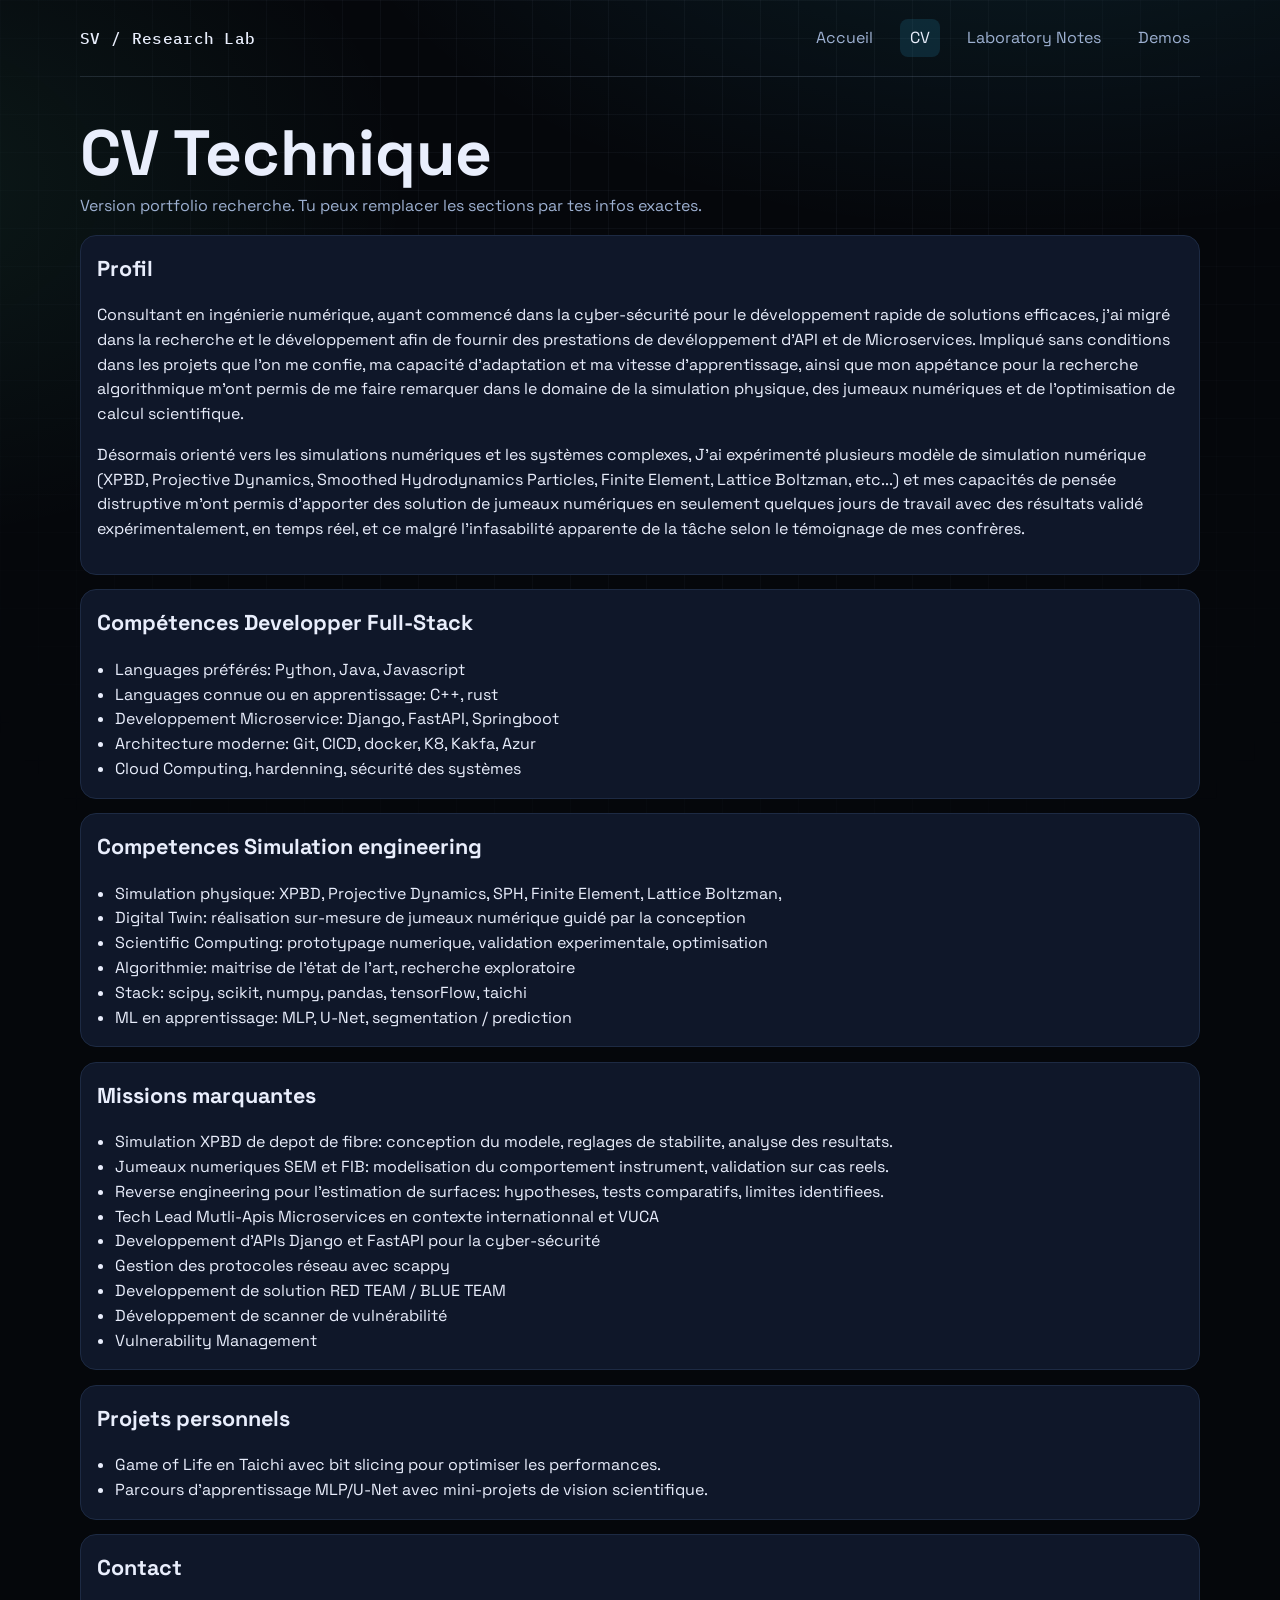
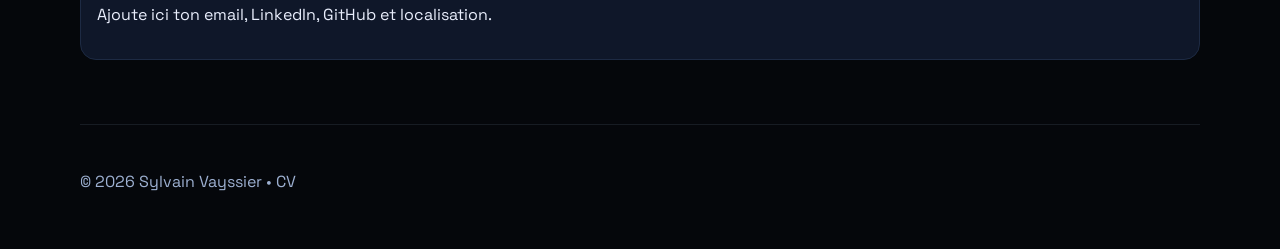
==== cv.html @ eac1c66a "first_push" ====
<!doctype html>
<html lang="fr">
<head>
  <meta charset="UTF-8" />
  <meta name="viewport" content="width=device-width, initial-scale=1.0" />
  <title>CV | Sylvain Vayssier</title>
  <meta name="description" content="CV technique: simulation physique, jumeaux numeriques, calcul scientifique." />
  <link rel="preconnect" href="https://fonts.googleapis.com">
  <link rel="preconnect" href="https://fonts.gstatic.com" crossorigin>
  <link href="https://fonts.googleapis.com/css2?family=Space+Grotesk:wght@400;500;700&family=IBM+Plex+Mono:wght@400;500&display=swap" rel="stylesheet">
  <link rel="stylesheet" href="assets/css/style.css" />
</head>
<body>
  <div class="bg-grid"></div>
  <header class="site-header container">
    <a class="brand" href="index.html">SV / Research Lab</a>
    <nav>
      <a href="index.html">Accueil</a>
      <a href="cv.html" class="active">CV</a>
      <a href="notes.html">Laboratory Notes</a>
      <a href="demos.html">Demos</a>
    </nav>
  </header>

  <main class="container section reveal">
    <div class="section-head">
      <h1>CV Technique</h1>
      <p>Version portfolio recherche. Tu peux remplacer les sections par tes infos exactes.</p>
    </div>

    <section class="cv-block">
      <h2>Profil</h2>
      <p>
        Consultant en ingénierie numérique, ayant commencé dans la cyber-sécurité pour le développement rapide de solutions efficaces, j'ai migré dans la recherche et le développement afin de fournir des prestations de devéloppement d'API et de Microservices. Impliqué sans conditions dans les projets que l'on me confie, ma capacité d'adaptation et ma vitesse d'apprentissage, ainsi que mon appétance pour la recherche algorithmique m'ont permis de me faire remarquer dans le domaine de la simulation physique, des jumeaux numériques et de l'optimisation de calcul scientifique.
      </p>
      <p>
        Désormais orienté vers les simulations numériques et les systèmes complexes, J'ai expérimenté plusieurs modèle de simulation numérique (XPBD, Projective Dynamics, Smoothed Hydrodynamics Particles, Finite Element, Lattice Boltzman, etc...)
        et mes capacités de pensée distruptive m'ont permis d'apporter des solution de jumeaux numériques en seulement quelques jours de travail
        avec des résultats validé expérimentalement, en temps réel, et ce malgré l'infasabilité apparente de la tâche selon le témoignage de mes confrères.
      </p>
    </section>
    <section class="cv-block">
      <h2>Compétences Developper Full-Stack</h2>
      <ul class="list">
        <li>Languages préférés: Python, Java, Javascript</li>
        <li>Languages connue ou en apprentissage: C++, rust </li>
        <li>Developpement Microservice: Django, FastAPI, Springboot</li>
        <li>Architecture moderne: Git, CICD, docker, K8, Kakfa, Azur </li>
        <li>Cloud Computing, hardenning, sécurité des systèmes</li>
      </ul>
    </section>
    <section class="cv-block">
      <h2>Competences Simulation engineering </h2>
      <ul class="list">
        <li>Simulation physique: XPBD, Projective Dynamics, SPH, Finite Element, Lattice Boltzman, </li>
        <li>Digital Twin: réalisation sur-mesure de jumeaux numérique guidé par la conception</li>
        <li>Scientific Computing: prototypage numerique, validation experimentale, optimisation</li>
        <li>Algorithmie: maitrise de l'état de l'art, recherche exploratoire</li>
        <li>Stack: scipy, scikit, numpy, pandas, tensorFlow, taichi</li>
        <li>ML en apprentissage: MLP, U-Net, segmentation / prediction</li>
      </ul>
    </section>

    <section class="cv-block">
      <h2>Missions marquantes</h2>
      <ul class="list">
        <li>Simulation XPBD de depot de fibre: conception du modele, reglages de stabilite, analyse des resultats.</li>
        <li>Jumeaux numeriques SEM et FIB: modelisation du comportement instrument, validation sur cas reels.</li>
        <li>Reverse engineering pour l'estimation de surfaces: hypotheses, tests comparatifs, limites identifiees.</li>
        <li>Tech Lead Mutli-Apis Microservices en contexte internationnal et VUCA</li>
        <li>Developpement d'APIs Django et FastAPI pour la cyber-sécurité </li>
        <li>Gestion des protocoles réseau avec scappy</li>
        <li>Developpement de solution RED TEAM / BLUE TEAM</li>
        <li>Développement de scanner de vulnérabilité </li>
        <li> Vulnerability Management </li>
      </ul>
    </section>

    <section class="cv-block">
      <h2>Projets personnels</h2>
      <ul class="list">
        <li>Game of Life en Taichi avec bit slicing pour optimiser les performances.</li>
        <li>Parcours d'apprentissage MLP/U-Net avec mini-projets de vision scientifique.</li>
      </ul>
    </section>

    <section class="cv-block">
      <h2>Contact</h2>
      <p>Ajoute ici ton email, LinkedIn, GitHub et localisation.</p>
    </section>
  </main>

  <footer class="container site-footer">
    <p>© <span id="year"></span> Sylvain Vayssier • CV</p>
  </footer>

  <script src="assets/js/main.js"></script>
</body>
</html>
---- assets/css/style.css ----
:root {
  --bg: #05070b;
  --bg-soft: #0b1220;
  --panel: #0f1729;
  --line: #1d2a43;
  --text: #e9eefc;
  --muted: #9db0d1;
  --accent: #35c7ff;
  --accent-2: #59f1c7;
  --radius: 16px;
  --shadow: 0 18px 60px rgba(0, 0, 0, 0.45);
}

* {
  box-sizing: border-box;
}

html,
body {
  margin: 0;
  padding: 0;
  background: radial-gradient(1200px 700px at 80% -10%, rgba(53, 199, 255, 0.12), transparent 60%),
              radial-gradient(900px 600px at -10% 10%, rgba(89, 241, 199, 0.08), transparent 60%),
              var(--bg);
  color: var(--text);
  font-family: "Space Grotesk", sans-serif;
  line-height: 1.55;
  min-height: 100%;
}

.bg-grid {
  position: fixed;
  inset: 0;
  pointer-events: none;
  background-image:
    linear-gradient(rgba(157, 176, 209, 0.05) 1px, transparent 1px),
    linear-gradient(90deg, rgba(157, 176, 209, 0.05) 1px, transparent 1px);
  background-size: 38px 38px;
  mask-image: radial-gradient(circle at 50% 20%, black 30%, transparent 90%);
  z-index: 0;
}

.container {
  width: min(1120px, calc(100% - 2rem));
  margin: 0 auto;
  position: relative;
  z-index: 1;
}

.site-header {
  display: flex;
  align-items: center;
  justify-content: space-between;
  padding: 1.2rem 0;
  border-bottom: 1px solid rgba(157, 176, 209, 0.15);
}

.brand {
  text-decoration: none;
  color: var(--text);
  font-family: "IBM Plex Mono", monospace;
  font-weight: 500;
  letter-spacing: 0.02em;
}

nav {
  display: flex;
  gap: 1rem;
}

nav a {
  color: var(--muted);
  text-decoration: none;
  padding: 0.4rem 0.65rem;
  border-radius: 8px;
  transition: all 160ms ease;
}

nav a:hover,
nav a.active {
  color: var(--text);
  background: rgba(53, 199, 255, 0.13);
}

.hero {
  padding: 4.2rem 0 2.2rem;
}

.eyebrow {
  margin: 0;
  color: var(--accent-2);
  font-family: "IBM Plex Mono", monospace;
  font-size: 0.88rem;
  letter-spacing: 0.04em;
  text-transform: uppercase;
}

h1 {
  margin: 0.6rem 0 1rem;
  font-size: clamp(2rem, 5.2vw, 4rem);
  line-height: 1.05;
}

.lead {
  max-width: 70ch;
  color: var(--muted);
  font-size: 1.05rem;
}

.hero-cta {
  display: flex;
  gap: 0.8rem;
  margin: 1.6rem 0;
}

.btn {
  display: inline-block;
  padding: 0.66rem 1rem;
  border-radius: 10px;
  border: 1px solid var(--accent);
  color: #031018;
  text-decoration: none;
  font-weight: 700;
  background: linear-gradient(135deg, var(--accent), var(--accent-2));
}

.btn-ghost {
  background: transparent;
  color: var(--text);
  border-color: var(--line);
}

.pill-row {
  margin: 0.9rem 0 0;
  padding: 0;
  list-style: none;
  display: flex;
  gap: 0.55rem;
  flex-wrap: wrap;
}

.pill-row li {
  border: 1px solid var(--line);
  padding: 0.35rem 0.65rem;
  border-radius: 999px;
  color: var(--muted);
  font-size: 0.9rem;
}

.section {
  padding: 2.1rem 0;
}

.section-head h2,
.section-head h1 {
  margin-bottom: 0.4rem;
}

.section-head p {
  color: var(--muted);
  margin-top: 0;
}

.card-grid {
  display: grid;
  grid-template-columns: repeat(12, 1fr);
  gap: 1rem;
  margin-top: 1rem;
}

.card {
  grid-column: span 6;
  border: 1px solid var(--line);
  background: linear-gradient(180deg, rgba(15, 23, 41, 0.9), rgba(7, 12, 23, 0.9));
  border-radius: var(--radius);
  padding: 1rem;
  box-shadow: var(--shadow);
}

.card h3 {
  margin: 0.45rem 0 0.5rem;
  font-size: 1.2rem;
}

.card p {
  margin: 0.4rem 0;
  color: var(--muted);
}

.meta {
  margin: 0;
  font-family: "IBM Plex Mono", monospace;
  color: var(--accent-2);
  font-size: 0.84rem;
}

.tag-row {
  display: flex;
  flex-wrap: wrap;
  gap: 0.45rem;
  margin-top: 0.7rem;
}

.tag-row span {
  border: 1px solid var(--line);
  border-radius: 999px;
  padding: 0.25rem 0.58rem;
  color: var(--muted);
  font-size: 0.84rem;
}

.card-link {
  display: inline-block;
  margin-top: 0.9rem;
  color: var(--accent);
  text-decoration: none;
}

.about {
  max-width: 78ch;
  color: var(--muted);
}

.cv-block {
  border: 1px solid var(--line);
  background: var(--panel);
  border-radius: var(--radius);
  padding: 1rem;
  margin-bottom: 0.9rem;
}
.cv-block p {
  max-width: none;
}
.cv-block h2 {
  margin-top: 0;
}

.list {
  margin: 0.4rem 0 0;
  padding-left: 1.1rem;
}

.note-card {
  border: 1px solid var(--line);
  background: var(--panel);
  border-radius: var(--radius);
  padding: 1rem;
  margin-bottom: 0.9rem;
}

.note-card h2 {
  margin: 0.2rem 0 0.4rem;
  font-size: 1.12rem;
}

.note-date {
  margin: 0;
  font-family: "IBM Plex Mono", monospace;
  color: var(--accent-2);
  font-size: 0.86rem;
}

.detail-grid {
  display: grid;
  gap: 0.9rem;
  grid-template-columns: repeat(2, minmax(0, 1fr));
}

.detail-card {
  border: 1px solid var(--line);
  background: var(--panel);
  border-radius: var(--radius);
  padding: 1rem;
}

.detail-card h2 {
  margin-top: 0;
}

.site-footer {
  padding: 1.8rem 0 2.4rem;
  color: var(--muted);
  border-top: 1px solid rgba(157, 176, 209, 0.12);
  margin-top: 1rem;
}

.reveal {
  opacity: 0;
  transform: translateY(18px);
  transition: opacity 420ms ease, transform 420ms ease;
}

.reveal.in {
  opacity: 1;
  transform: translateY(0);
}

@media (max-width: 900px) {
  .card {
    grid-column: span 12;
  }

  .detail-grid {
    grid-template-columns: 1fr;
  }

  nav {
    gap: 0.4rem;
  }

  nav a {
    padding: 0.35rem 0.45rem;
    font-size: 0.95rem;
  }

  .hero {
    padding-top: 2.6rem;
  }

  .hero-cta {
    flex-wrap: wrap;
  }
}

.demo-layout {
  display: grid;
  grid-template-columns: 320px 1fr;
  gap: 1rem;
  align-items: start;
}

.demo-panel {
  border: 1px solid var(--line);
  background: var(--panel);
  border-radius: var(--radius);
  padding: 1rem;
}

.demo-panel h2 {
  margin-top: 0;
}

.ctrl {
  display: grid;
  gap: 0.25rem;
  margin-bottom: 0.8rem;
}

.ctrl span {
  font-size: 0.92rem;
  color: var(--muted);
}

.ctrl output {
  font-family: "IBM Plex Mono", monospace;
  color: var(--accent-2);
  font-size: 0.9rem;
}

.demo-actions {
  display: flex;
  gap: 0.6rem;
  margin: 0.8rem 0 1rem;
}

.demo-help {
  color: var(--muted);
  font-size: 0.92rem;
}

.mono {
  font-family: "IBM Plex Mono", monospace;
}

.demo-canvas-wrap {
  border: 1px solid var(--line);
  background: linear-gradient(180deg, rgba(15, 23, 41, 0.9), rgba(7, 12, 23, 0.9));
  border-radius: var(--radius);
  overflow: hidden;
}

#simCanvas {
  display: block;
  width: 100%;
  min-height: 420px;
}

@media (max-width: 950px) {
  .demo-layout {
    grid-template-columns: 1fr;
  }
}
.ctrl select {
  width: 100%;
  background: #0b1220;
  color: var(--text);
  border: 1px solid var(--line);
  border-radius: 8px;
  padding: 0.45rem;
}

#demoControls {
  display: grid;
  gap: 0.65rem;
}

main h1 + p {
  color: var(--muted);
}
main h2 {
  margin-top: 1.6rem;
  font-size: 1.35rem;
}
main p {
  max-width: 75ch;
}
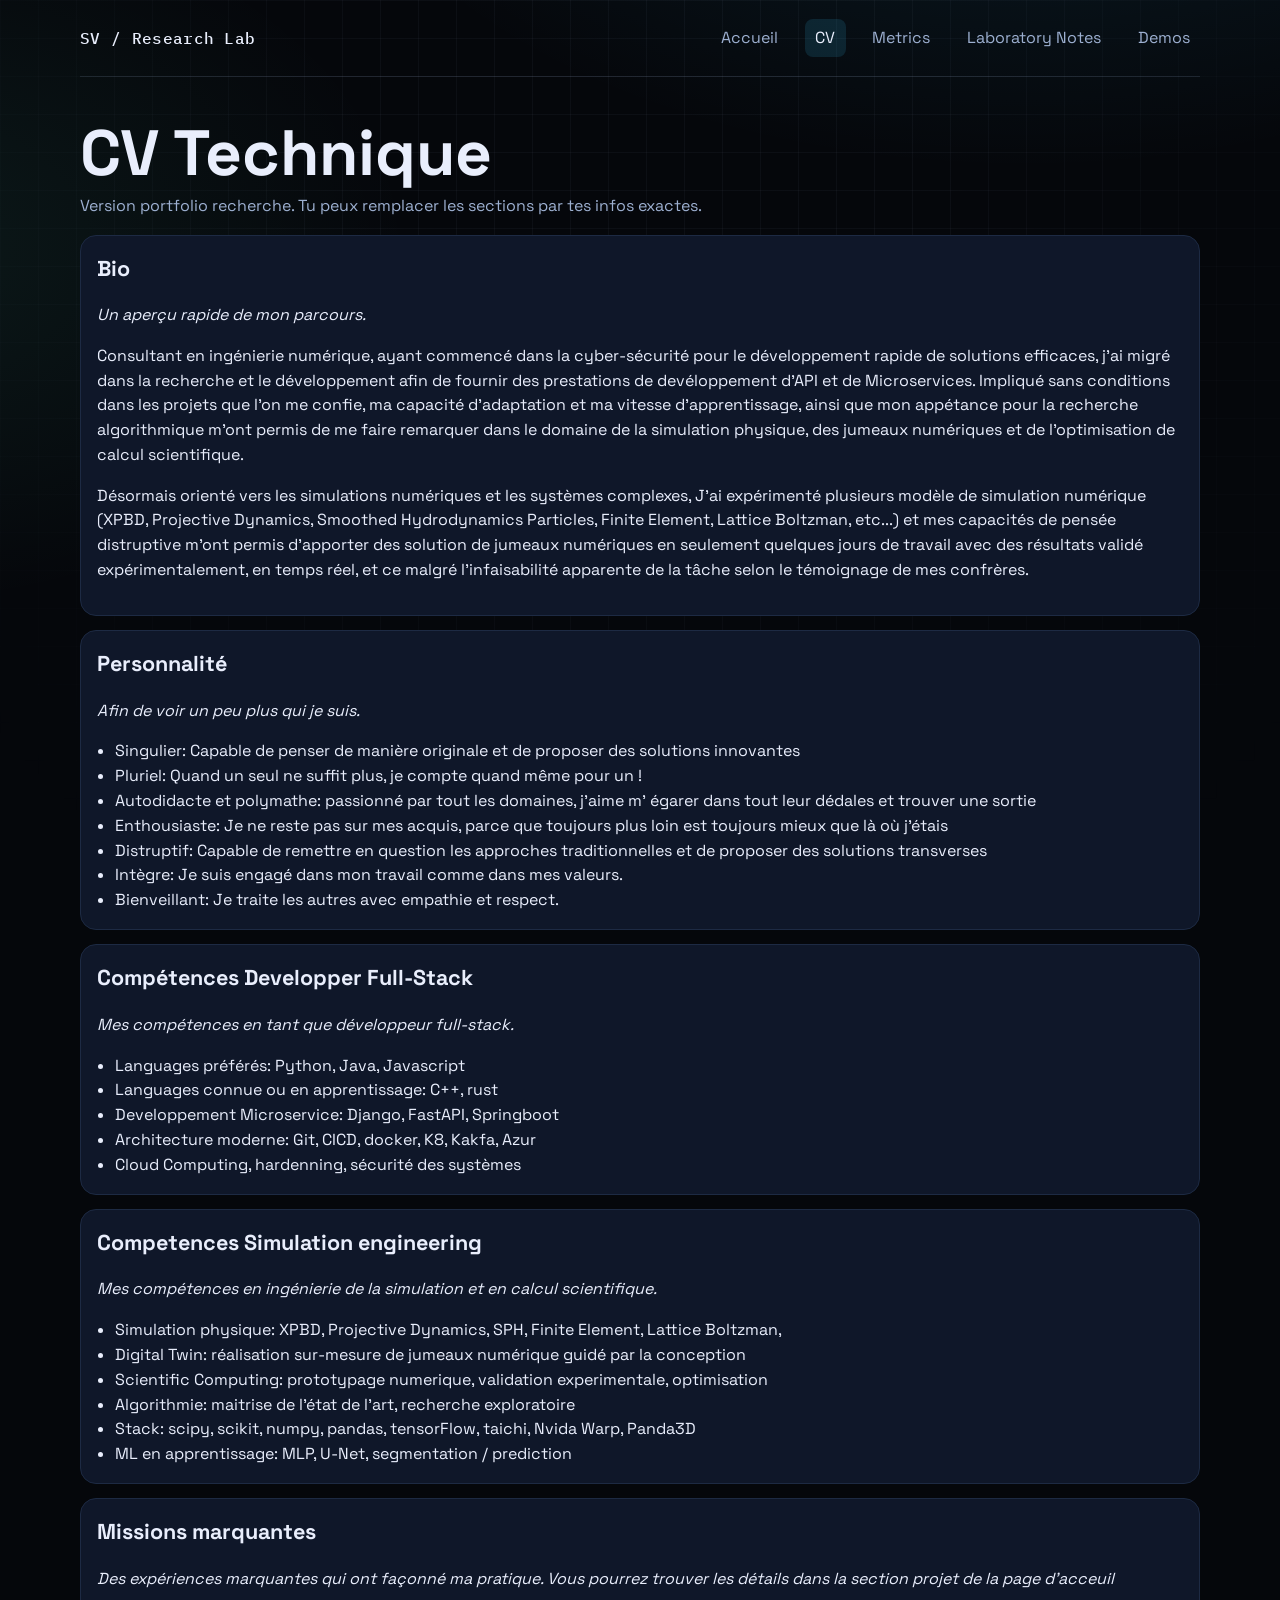
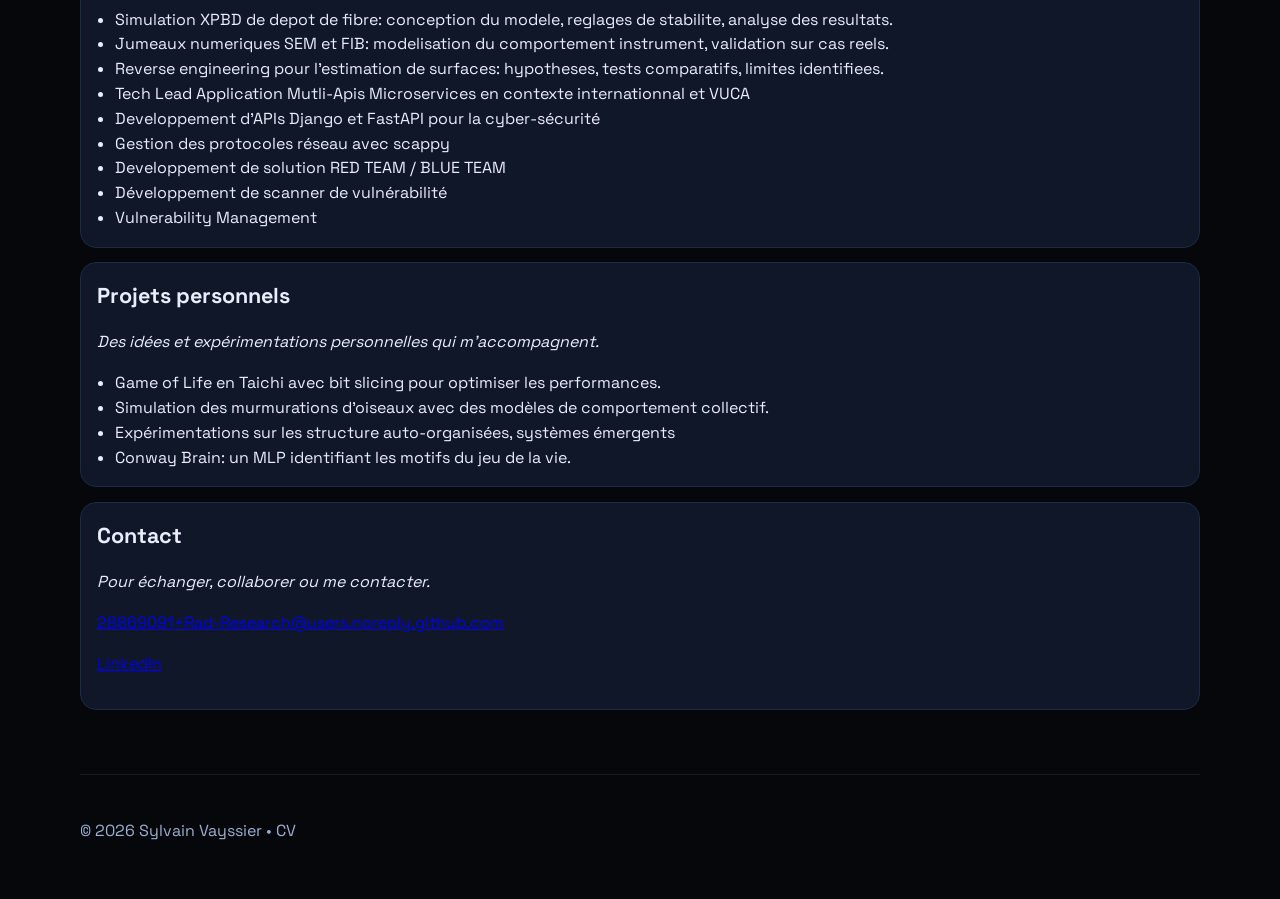
==== commit 7a33275d: "Contenting1" ====
--- a/cv.html
+++ b/cv.html
@@ -17,6 +17,7 @@
     <nav>
       <a href="index.html">Accueil</a>
       <a href="cv.html" class="active">CV</a>
+      <a href="metrics.html">Metrics</a>
       <a href="notes.html">Laboratory Notes</a>
       <a href="demos.html">Demos</a>
     </nav>
@@ -29,18 +30,32 @@
     </div>
 
     <section class="cv-block">
-      <h2>Profil</h2>
+      <h2>Bio</h2>
+      <p><em>Un aperçu rapide de mon parcours. </em></p>
       <p>
         Consultant en ingénierie numérique, ayant commencé dans la cyber-sécurité pour le développement rapide de solutions efficaces, j'ai migré dans la recherche et le développement afin de fournir des prestations de devéloppement d'API et de Microservices. Impliqué sans conditions dans les projets que l'on me confie, ma capacité d'adaptation et ma vitesse d'apprentissage, ainsi que mon appétance pour la recherche algorithmique m'ont permis de me faire remarquer dans le domaine de la simulation physique, des jumeaux numériques et de l'optimisation de calcul scientifique.
       </p>
       <p>
         Désormais orienté vers les simulations numériques et les systèmes complexes, J'ai expérimenté plusieurs modèle de simulation numérique (XPBD, Projective Dynamics, Smoothed Hydrodynamics Particles, Finite Element, Lattice Boltzman, etc...)
         et mes capacités de pensée distruptive m'ont permis d'apporter des solution de jumeaux numériques en seulement quelques jours de travail
-        avec des résultats validé expérimentalement, en temps réel, et ce malgré l'infasabilité apparente de la tâche selon le témoignage de mes confrères.
+        avec des résultats validé expérimentalement, en temps réel, et ce malgré l'infaisabilité apparente de la tâche selon le témoignage de mes confrères.
       </p>
+      </section>
+      <section class="cv-block">
+      <h2>Personnalité</h2>
+      <p><em>Afin de voir un peu plus qui je suis. </em></p>
+      <ul class="list">
+        <li>Singulier: Capable de penser de manière originale et de proposer des solutions innovantes</li>
+        <li>Pluriel: Quand un seul ne suffit plus, je compte quand même pour un !</li>
+        <li>Autodidacte et polymathe: passionné par tout les domaines, j'aime m' égarer dans tout leur dédales et trouver une sortie</li>
+        <li>Enthousiaste: Je ne reste pas sur mes acquis, parce que toujours plus loin est toujours mieux que là où j'étais</li>
+        <li>Distruptif: Capable de remettre en question les approches traditionnelles et de proposer des solutions transverses</li>
+        <li>Intègre: Je suis engagé dans mon travail comme dans mes valeurs. </li>
+        <li>Bienveillant: Je traite les autres avec empathie et respect. </li>
     </section>
     <section class="cv-block">
       <h2>Compétences Developper Full-Stack</h2>
+      <p><em>Mes compétences en tant que développeur full-stack.</em></p>
       <ul class="list">
         <li>Languages préférés: Python, Java, Javascript</li>
         <li>Languages connue ou en apprentissage: C++, rust </li>
@@ -51,23 +66,25 @@
     </section>
     <section class="cv-block">
       <h2>Competences Simulation engineering </h2>
+      <p><em>Mes compétences en ingénierie de la simulation et en calcul scientifique.</em></p>
       <ul class="list">
         <li>Simulation physique: XPBD, Projective Dynamics, SPH, Finite Element, Lattice Boltzman, </li>
         <li>Digital Twin: réalisation sur-mesure de jumeaux numérique guidé par la conception</li>
         <li>Scientific Computing: prototypage numerique, validation experimentale, optimisation</li>
         <li>Algorithmie: maitrise de l'état de l'art, recherche exploratoire</li>
-        <li>Stack: scipy, scikit, numpy, pandas, tensorFlow, taichi</li>
+        <li>Stack: scipy, scikit, numpy, pandas, tensorFlow, taichi, Nvida Warp, Panda3D</li>
         <li>ML en apprentissage: MLP, U-Net, segmentation / prediction</li>
       </ul>
     </section>
 
     <section class="cv-block">
       <h2>Missions marquantes</h2>
+      <p><em>Des expériences marquantes qui ont façonné ma pratique. Vous pourrez trouver les détails dans la section projet de la page d'acceuil</em></p>
       <ul class="list">
         <li>Simulation XPBD de depot de fibre: conception du modele, reglages de stabilite, analyse des resultats.</li>
         <li>Jumeaux numeriques SEM et FIB: modelisation du comportement instrument, validation sur cas reels.</li>
         <li>Reverse engineering pour l'estimation de surfaces: hypotheses, tests comparatifs, limites identifiees.</li>
-        <li>Tech Lead Mutli-Apis Microservices en contexte internationnal et VUCA</li>
+        <li>Tech Lead Application Mutli-Apis Microservices en contexte internationnal et VUCA</li>
         <li>Developpement d'APIs Django et FastAPI pour la cyber-sécurité </li>
         <li>Gestion des protocoles réseau avec scappy</li>
         <li>Developpement de solution RED TEAM / BLUE TEAM</li>
@@ -78,15 +95,24 @@
 
     <section class="cv-block">
       <h2>Projets personnels</h2>
+      <p><em>Des idées et expérimentations personnelles qui m'accompagnent.</em></p>
       <ul class="list">
         <li>Game of Life en Taichi avec bit slicing pour optimiser les performances.</li>
-        <li>Parcours d'apprentissage MLP/U-Net avec mini-projets de vision scientifique.</li>
+        <li>Simulation des murmurations d'oiseaux avec des modèles de comportement collectif.</li>
+        <li>Expérimentations sur les structure auto-organisées, systèmes émergents</li>
+        <li>Conway Brain: un MLP identifiant les motifs du jeu de la vie.</li>
       </ul>
     </section>
 
     <section class="cv-block">
       <h2>Contact</h2>
-      <p>Ajoute ici ton email, LinkedIn, GitHub et localisation.</p>
+      <p><em>Pour échanger, collaborer ou me contacter.</em></p>
+      <p>
+        <a href="mailto:28869091+Rad-Research@users.noreply.github.com">28869091+Rad-Research@users.noreply.github.com</a>
+      </p>
+      <p>
+        <a href="https://www.linkedin.com/in/sylvain-vayssier-4481a216b" target="_blank" rel="noopener noreferrer">LinkedIn</a>
+      </p>
     </section>
   </main>
 
--- a/assets/css/style.css
+++ b/assets/css/style.css
@@ -413,4 +413,81 @@
 }
 main p {
   max-width: 75ch;
+}
+
+.metric-grid {
+  display: grid;
+  grid-template-columns: repeat(4, minmax(0, 1fr));
+  gap: 1rem;
+  margin-top: 1.3rem;
+}
+
+.metric-card {
+  border: 1px solid var(--line);
+  background: linear-gradient(180deg, rgba(15, 23, 41, 0.95), rgba(7, 12, 23, 0.95));
+  border-radius: var(--radius);
+  padding: 1rem;
+  box-shadow: var(--shadow);
+  min-height: 220px;
+}
+
+.metric-highlight {
+  border-color: rgba(53, 199, 255, 0.55);
+  box-shadow: 0 0 0 1px rgba(53, 199, 255, 0.25), var(--shadow);
+}
+
+.metric-kicker {
+  margin: 0 0 0.4rem;
+  color: var(--accent-2);
+  font-family: "IBM Plex Mono", monospace;
+  font-size: 0.8rem;
+  text-transform: uppercase;
+  letter-spacing: 0.08em;
+}
+
+.metric-number {
+  margin: 0;
+  font-size: clamp(2rem, 3.8vw, 2.8rem);
+  font-weight: 700;
+  color: var(--text);
+}
+
+.metric-unit {
+  margin: 0.1rem 0 0.45rem;
+  color: var(--accent);
+  font-family: "IBM Plex Mono", monospace;
+  font-size: 0.92rem;
+}
+
+.metric-description {
+  margin: 0;
+  color: var(--muted);
+  font-size: 0.98rem;
+}
+
+.metric-summary {
+  margin-top: 1.3rem;
+  border: 1px solid var(--line);
+  border-radius: var(--radius);
+  padding: 1rem 1.1rem;
+  background: rgba(15, 23, 41, 0.7);
+}
+
+.metric-summary h2 {
+  margin-top: 0;
+}
+
+@media (max-width: 980px) {
+  .metric-grid {
+    grid-template-columns: repeat(2, minmax(0, 1fr));
+  }
+}
+
+@media (max-width: 650px) {
+  .metric-grid {
+    grid-template-columns: 1fr;
+  }
+}
+.metric-summary p {
+  max-width: none;
 }
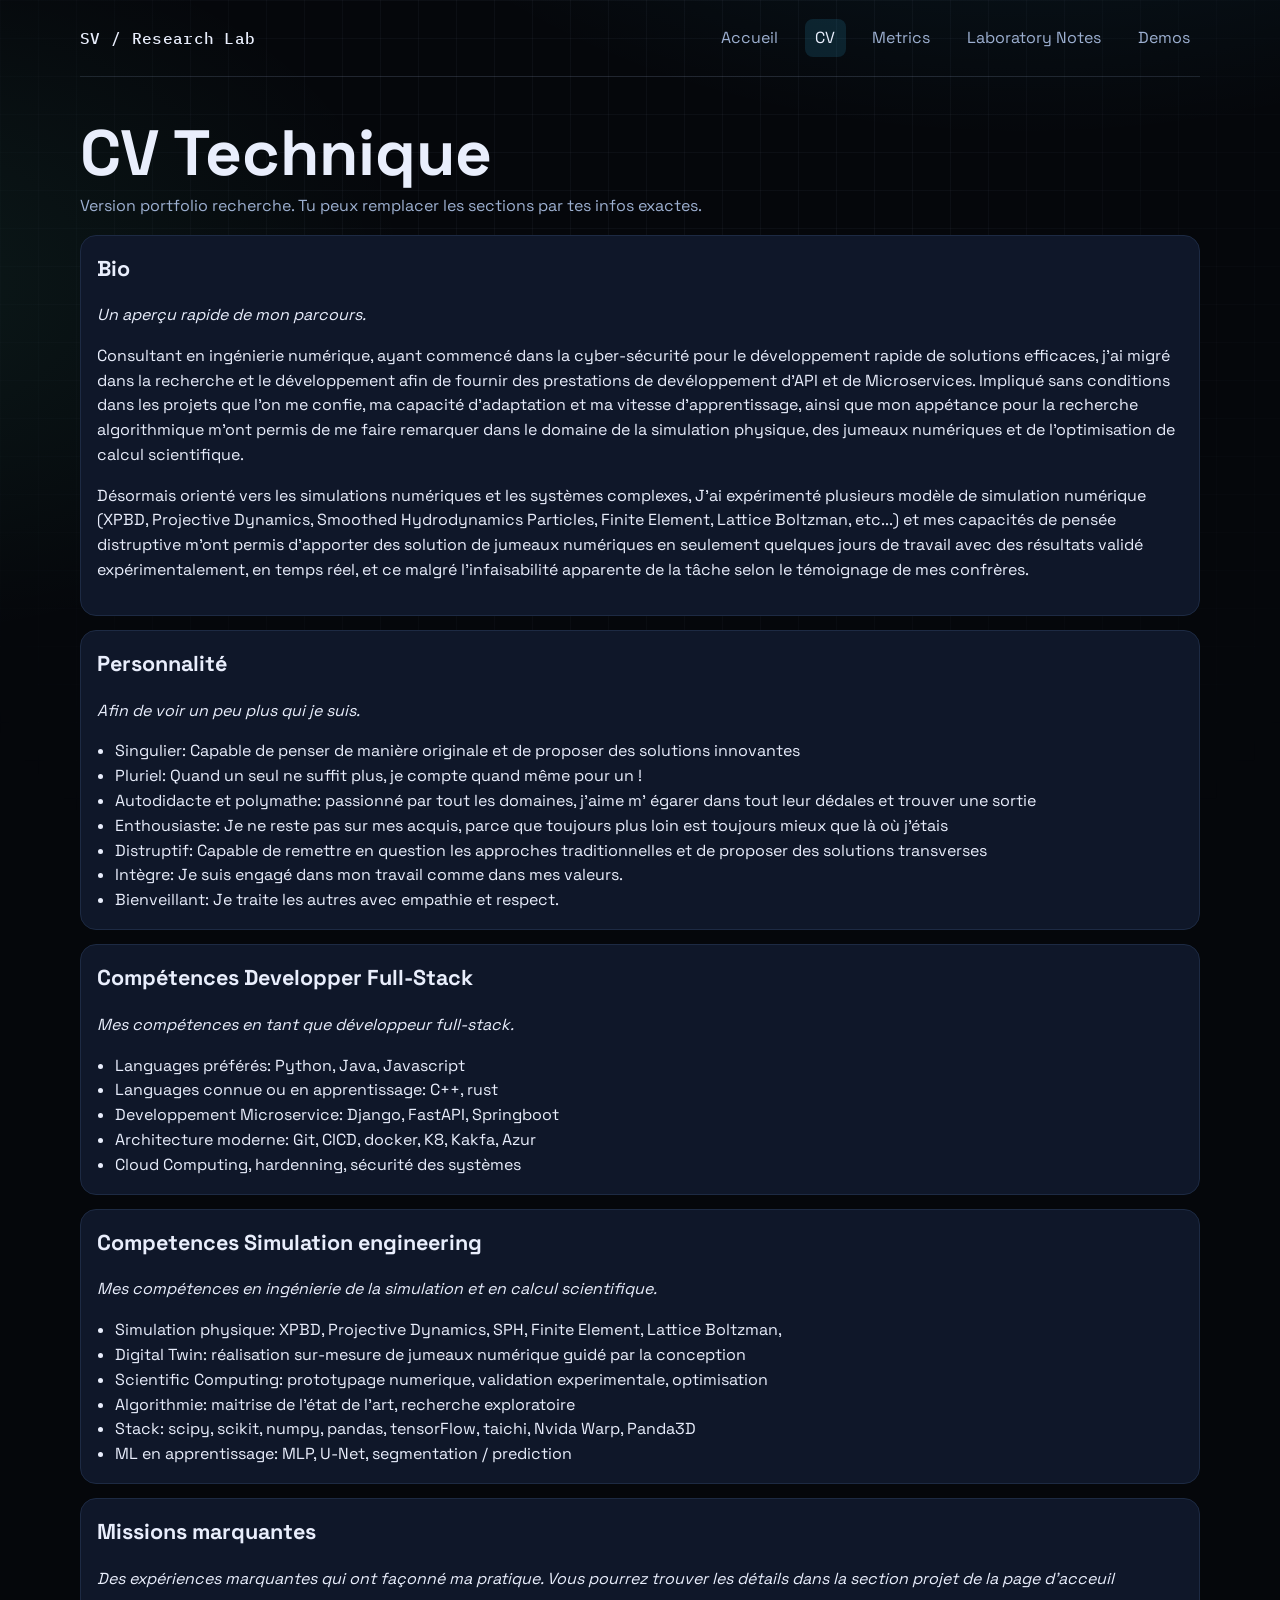
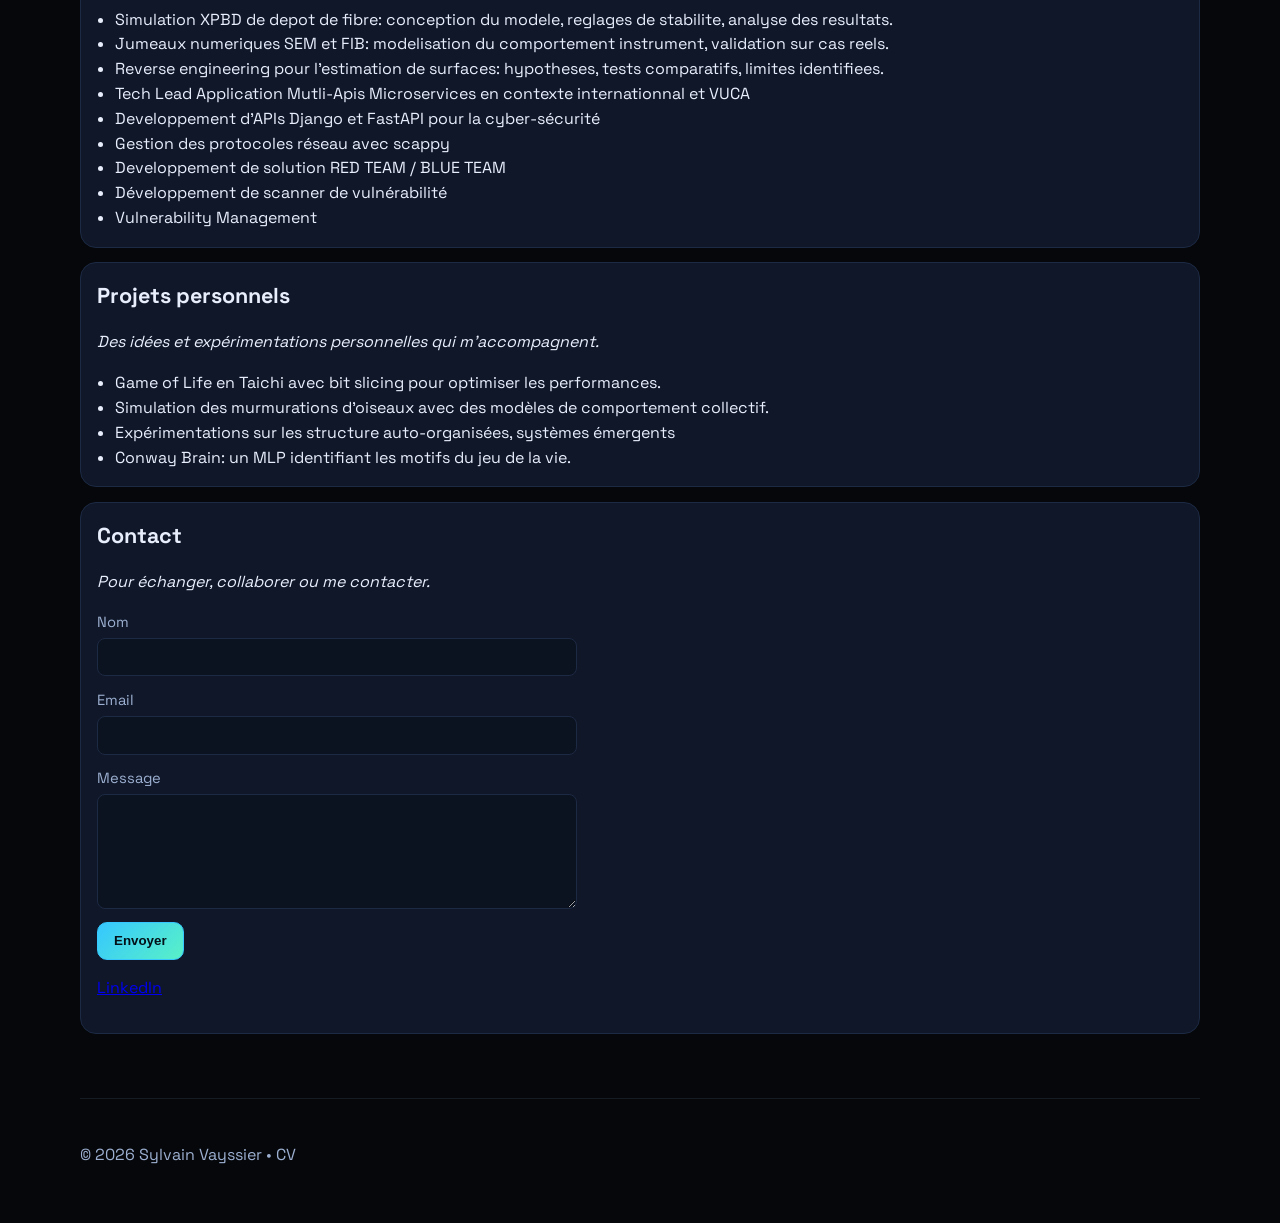
==== commit 1e94f327: "fromspree mailing" ====
--- a/cv.html
+++ b/cv.html
@@ -107,9 +107,22 @@
     <section class="cv-block">
       <h2>Contact</h2>
       <p><em>Pour échanger, collaborer ou me contacter.</em></p>
-      <p>
-        <a href="mailto:28869091+Rad-Research@users.noreply.github.com">28869091+Rad-Research@users.noreply.github.com</a>
-      </p>
+      <form class="contact-form" id="contactForm" action="https://formspree.io/f/xrpbpelr" method="POST">
+        <label class="ctrl">
+          <span>Nom</span>
+          <input type="text" name="name" autocomplete="name" required />
+        </label>
+        <label class="ctrl">
+          <span>Email</span>
+          <input type="email" name="_replyto" autocomplete="email" required />
+        </label>
+        <label class="ctrl">
+          <span>Message</span>
+          <textarea name="message" rows="5" required></textarea>
+        </label>
+        <button class="btn" type="submit">Envoyer</button>
+        <p class="form-status" id="contactStatus" role="status" hidden></p>
+      </form>
       <p>
         <a href="https://www.linkedin.com/in/sylvain-vayssier-4481a216b" target="_blank" rel="noopener noreferrer">LinkedIn</a>
       </p>
--- a/assets/css/style.css
+++ b/assets/css/style.css
@@ -399,6 +399,54 @@
   padding: 0.45rem;
 }
 
+.contact-form {
+  max-width: 480px;
+  margin-top: 0.6rem;
+}
+
+.contact-form input,
+.contact-form textarea {
+  width: 100%;
+  background: #0b1220;
+  color: var(--text);
+  border: 1px solid var(--line);
+  border-radius: 8px;
+  padding: 0.55rem 0.65rem;
+  font-family: inherit;
+  font-size: 0.95rem;
+  resize: vertical;
+}
+
+.contact-form input:focus,
+.contact-form textarea:focus {
+  outline: none;
+  border-color: var(--accent);
+}
+
+.contact-form button {
+  cursor: pointer;
+  border: 1px solid var(--accent);
+}
+
+.contact-form button:disabled {
+  opacity: 0.6;
+  cursor: not-allowed;
+}
+
+.form-status {
+  margin: 0.7rem 0 0;
+  font-family: "IBM Plex Mono", monospace;
+  font-size: 0.88rem;
+}
+
+.form-status.ok {
+  color: var(--accent-2);
+}
+
+.form-status.error {
+  color: #ff6b6b;
+}
+
 #demoControls {
   display: grid;
   gap: 0.65rem;
